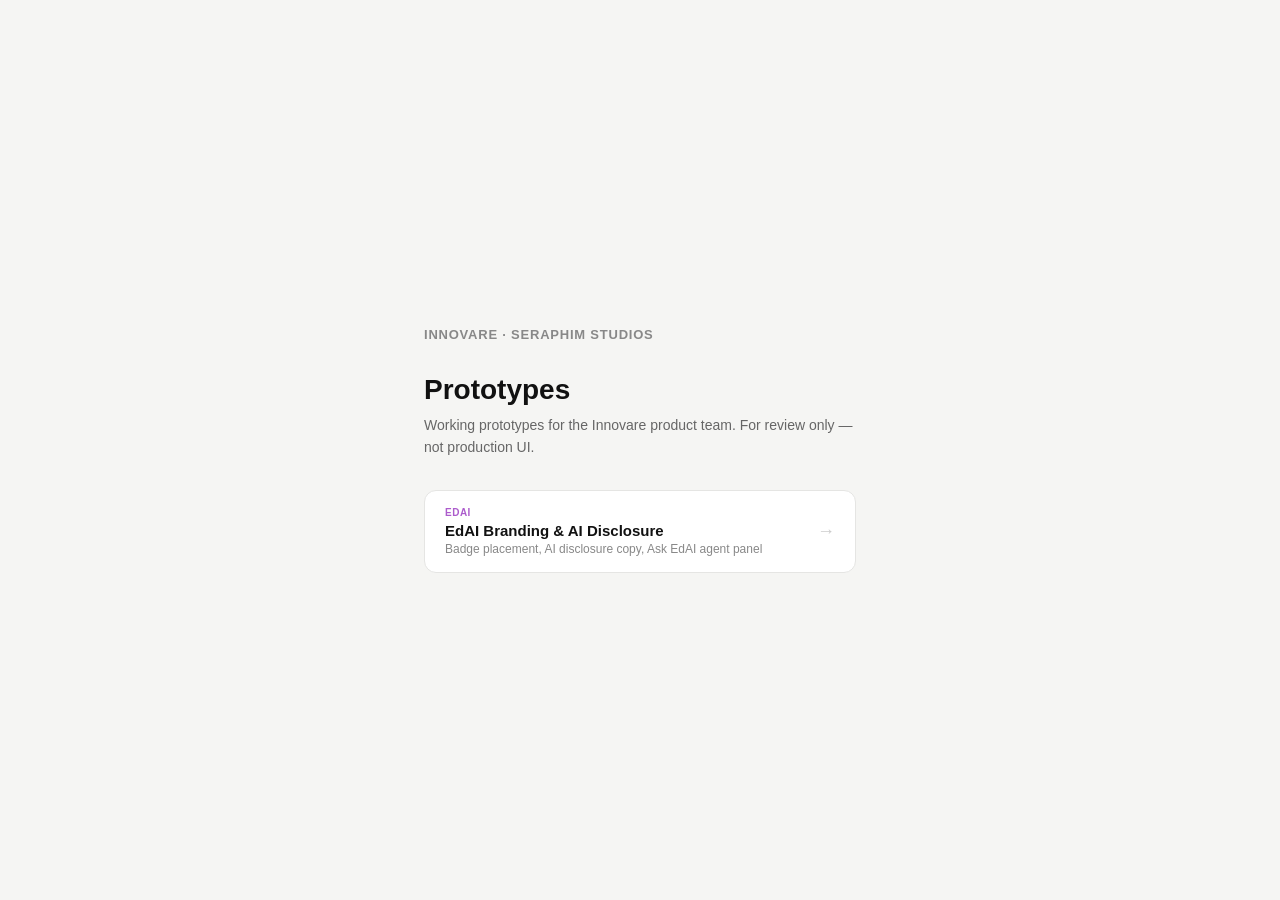
==== index.html @ 95e00cfa "Initial commit: EdAI Branding & AI Disclosure prototype" ====
<!DOCTYPE html>
<html lang="en">
<head>
<meta charset="UTF-8">
<meta name="viewport" content="width=device-width, initial-scale=1.0">
<title>Innovare Prototypes</title>
<style>
  *{margin:0;padding:0;box-sizing:border-box}
  body{font-family:-apple-system,BlinkMacSystemFont,'Segoe UI',sans-serif;background:#f5f5f3;min-height:100vh;display:flex;align-items:center;justify-content:center}
  .wrap{max-width:480px;width:100%;padding:40px 24px}
  .logo{font-size:13px;font-weight:700;letter-spacing:.06em;color:#888;text-transform:uppercase;margin-bottom:32px}
  h1{font-size:28px;font-weight:700;color:#111;margin-bottom:8px}
  p{font-size:14px;color:#666;margin-bottom:32px;line-height:1.6}
  .list{display:flex;flex-direction:column;gap:12px}
  .item{display:flex;align-items:center;justify-content:space-between;background:#fff;border:1px solid #e5e5e3;border-radius:12px;padding:16px 20px;text-decoration:none;transition:border-color .15s,box-shadow .15s}
  .item:hover{border-color:#ac5ccc;box-shadow:0 2px 12px rgba(172,92,204,.1)}
  .item-left{}
  .item-label{font-size:10px;font-weight:700;letter-spacing:.05em;text-transform:uppercase;color:#ac5ccc;margin-bottom:4px}
  .item-name{font-size:15px;font-weight:700;color:#111}
  .item-desc{font-size:12px;color:#888;margin-top:3px}
  .item-arrow{color:#ccc;font-size:18px}
</style>
</head>
<body>
<div class="wrap">
  <div class="logo">Innovare · Seraphim Studios</div>
  <h1>Prototypes</h1>
  <p>Working prototypes for the Innovare product team. For review only — not production UI.</p>
  <div class="list">
    <a href="/edai-branding/" class="item">
      <div class="item-left">
        <div class="item-label">EdAI</div>
        <div class="item-name">EdAI Branding &amp; AI Disclosure</div>
        <div class="item-desc">Badge placement, AI disclosure copy, Ask EdAI agent panel</div>
      </div>
      <span class="item-arrow">→</span>
    </a>
  </div>
</div>
</body>
</html>
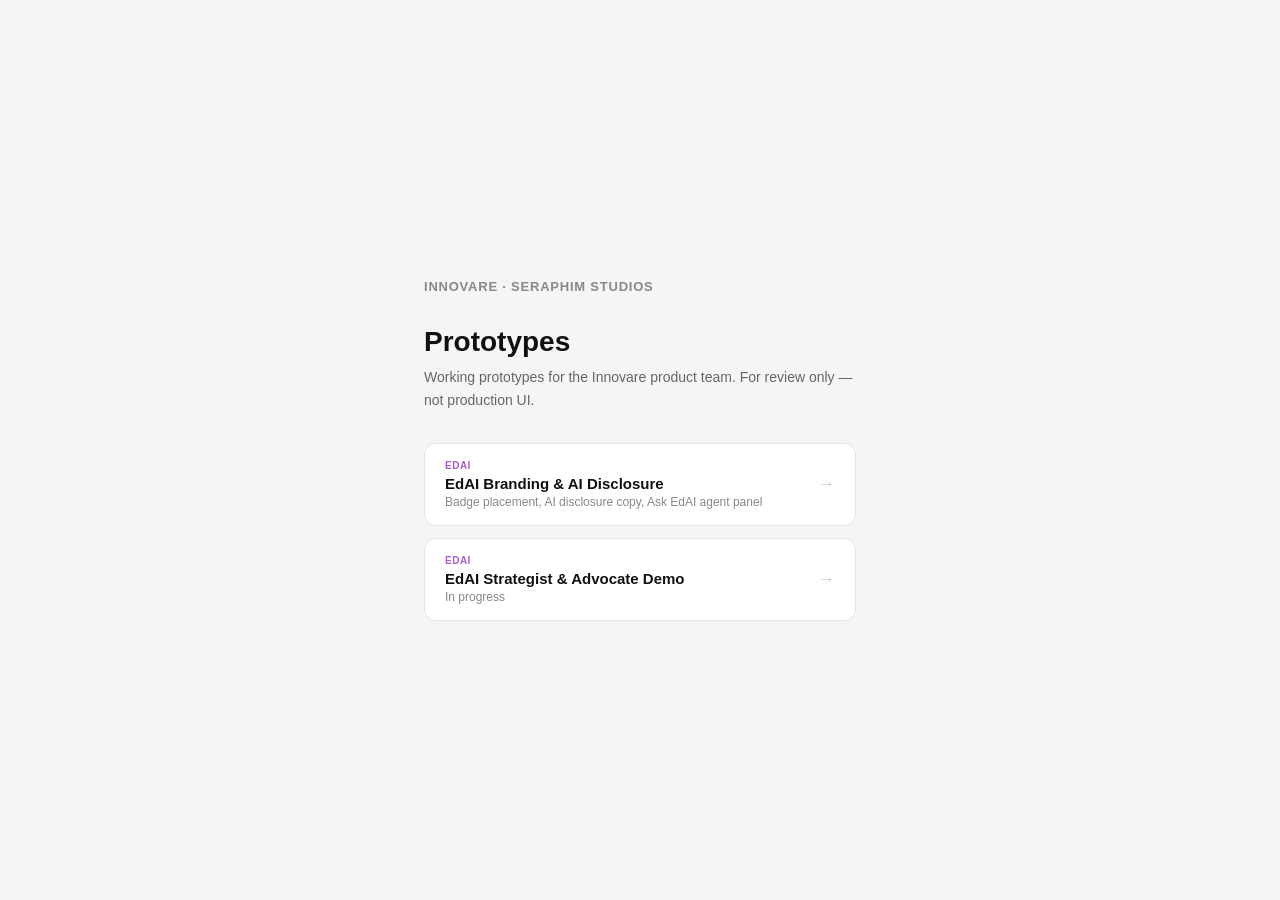
==== commit 1fa1e7e2: "Add EdAI Strategist & Advocate Demo folder" ====
--- a/index.html
+++ b/index.html
@@ -35,6 +35,14 @@
       </div>
       <span class="item-arrow">→</span>
     </a>
+    <a href="/edai-strategist-advocate/" class="item">
+      <div class="item-left">
+        <div class="item-label">EdAI</div>
+        <div class="item-name">EdAI Strategist &amp; Advocate Demo</div>
+        <div class="item-desc">In progress</div>
+      </div>
+      <span class="item-arrow">→</span>
+    </a>
   </div>
 </div>
 </body>
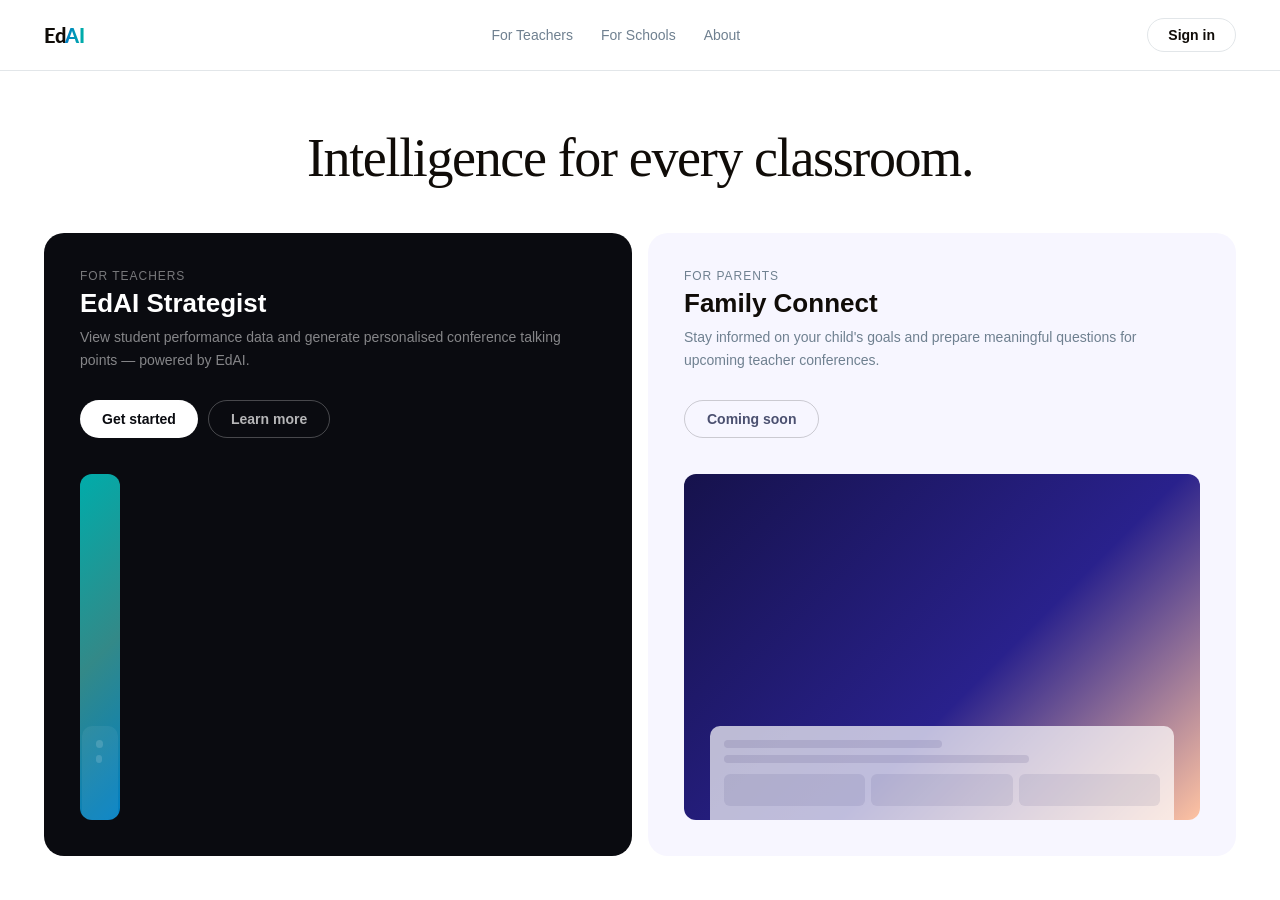
==== commit cc567503: "Redirect root to edai-branding prototype" ====
--- a/index.html
+++ b/index.html
@@ -3,6 +3,7 @@
 <head>
 <meta charset="UTF-8">
 <meta name="viewport" content="width=device-width, initial-scale=1.0">
+<meta http-equiv="refresh" content="0; url=/edai-branding/">
 <title>Innovare Prototypes</title>
 <style>
   *{margin:0;padding:0;box-sizing:border-box}
